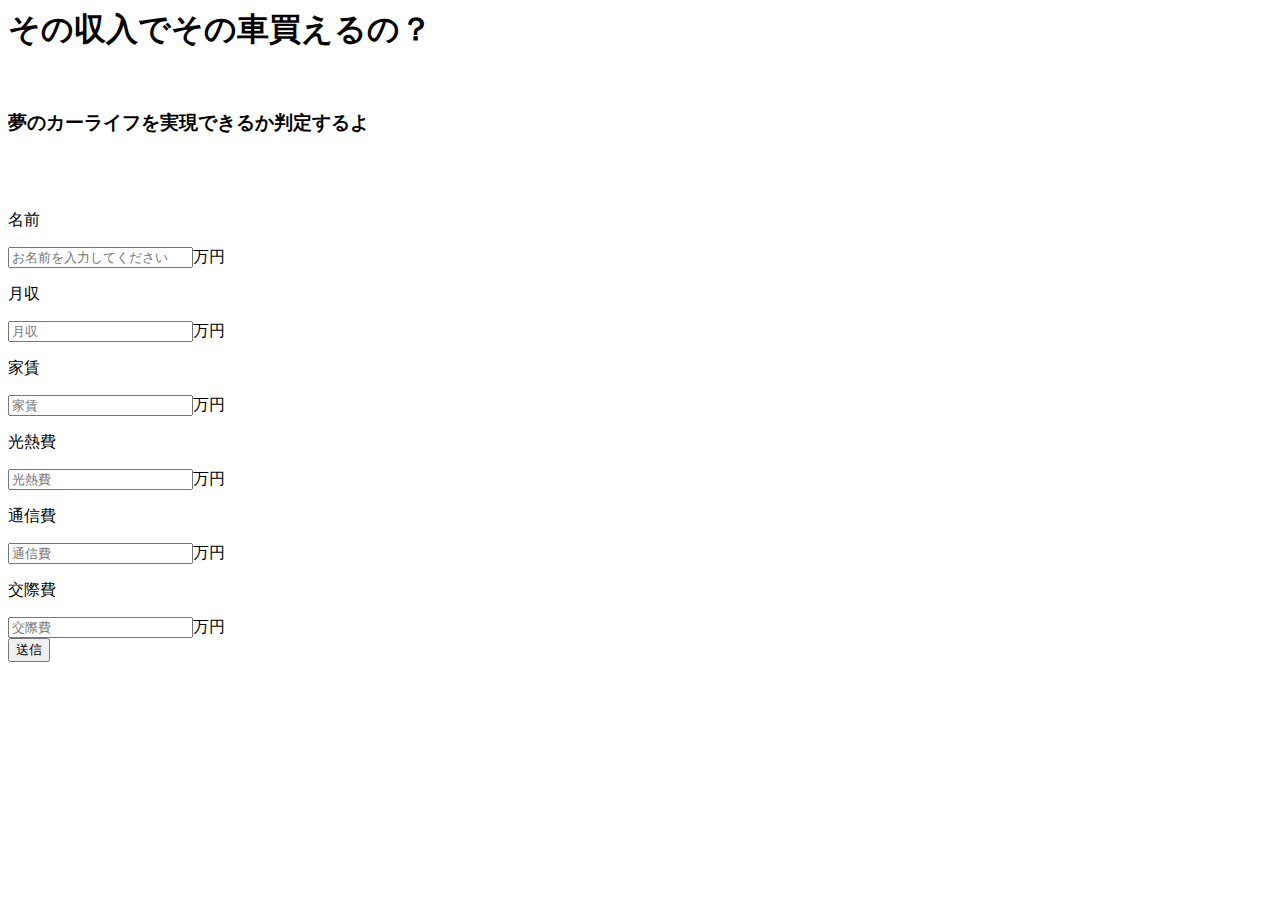
==== src/main/resources/templates/balance.html @ 985d3996 "BootStrap使用" ====
<html lang="ja" xmlns="http://www.w3.org/1999/xhtml" xmlns:th="http://www.thymeleaf.org">
<head>
<meta charset="UTF-8" />

<link rel="stylesheet" type="text/css" href="Main.css" />  
<title>収入⇔自家用車</title>
</head>
<body>
<h1>その収入でその車買えるの？</h1>
<br>
<h3>夢のカーライフを実現できるか判定するよ</h3>
<br>

<form method="post" th:action="@{/balance}">　<!-- user情報取得　usespec TABLEへ -->
	
	
	<p>名前</p>
	<input type="text" required name="user_name" placeholder="お名前を入力してください" >万円
	
	<p>月収</p>
	<input type="number" required step="0.01" name="income" placeholder="月収" >万円
 	 <p>家賃</p>
 	 <input type="number" required step="0.01" name="rent" placeholder="家賃" />万円
 
	<p>光熱費</p>
	<input type="number" required step="0.01" name="utility_c" placeholder="光熱費" />万円<br>
	
 	<p>通信費</p>
 	<input type="number" required step="0.01" name="commu_c" placeholder="通信費" />万円<br>
 	
 	<p>交際費</p>
 	<input type="number" required step="0.01" name="expense_c" placeholder="交際費" />万円<br>
 	
 	
 	 <input type="hidden" name="car_id" th:value="${car_id}"/> 
 	
 	 <input type="submit" value = 送信>
 	 
 		
 	 
</form>



 






</body>
</html>
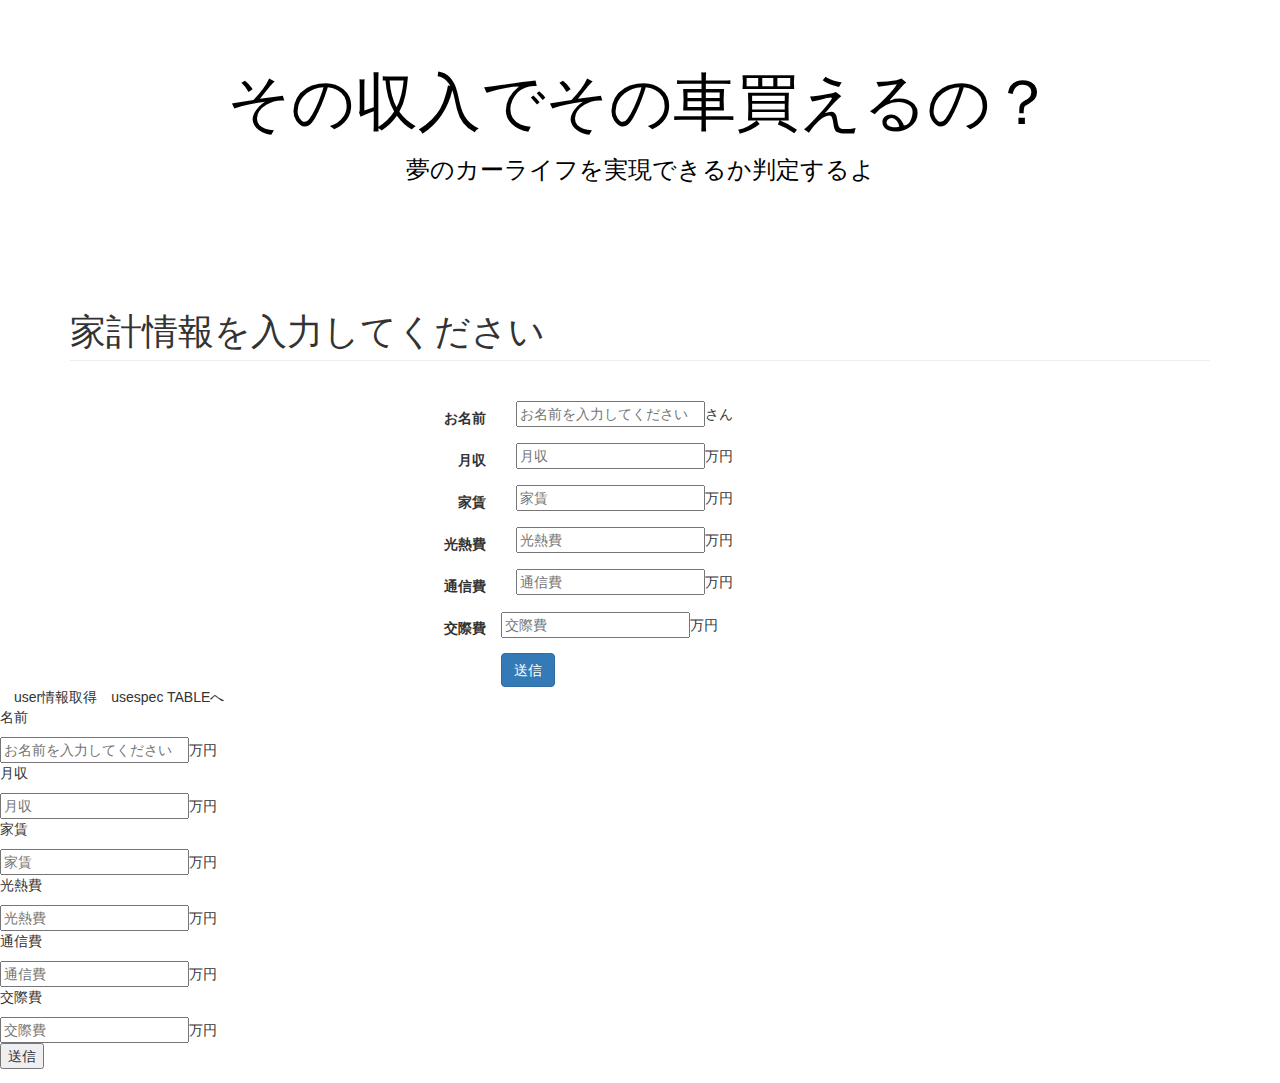
==== commit cc1f03a5: "BootStrap使用" ====
--- a/src/main/resources/templates/balance.html
+++ b/src/main/resources/templates/balance.html
@@ -1,17 +1,113 @@
 <html lang="ja" xmlns="http://www.w3.org/1999/xhtml" xmlns:th="http://www.thymeleaf.org">
-<head>
-<meta charset="UTF-8" />
+<!DOCTYPE html>
+<html lang="ja">
+	
+	<head>
+	<meta charset="utf-8">
+	<meta http-equiv="X-UA-Compatible" content="IE=edge">
+	<meta name="viewport" content="width=device-width, initial-scale=1">
+	<meta name="description" content="">
+	<meta name="author" content="">
+	<title>家計情報入力</title>
+	<link rel="stylesheet" href="https://maxcdn.bootstrapcdn.com/bootstrap/3.2.0/css/bootstrap.min.css">
 
-<link rel="stylesheet" type="text/css" href="Main.css" />  
-<title>収入⇔自家用車</title>
-</head>
+	</head>
+
+
+
 <body>
-<h1>その収入でその車買えるの？</h1>
-<br>
-<h3>夢のカーライフを実現できるか判定するよ</h3>
-<br>
 
-<form method="post" th:action="@{/balance}">　<!-- user情報取得　usespec TABLEへ -->
+<div class = "jumbotron text-center"
+	style="background:url(https://s3-ap-northeast-1.amazonaws.com/image.car-sos.net/app/uploads/2017/08/bf81abaf65aa92c4150e7c55ebe68a3b_m-20170813191547.jpg);color:#000;
+ 	backgroud-size:100% auto;">	<!--  背景;文字色 -->
+	<h1>その収入でその車買えるの？</h1>
+
+	<h3>夢のカーライフを実現できるか判定するよ</h3>
+</div>
+
+
+
+
+
+
+<div class="container">
+
+<h1 class="page-header">家計情報を入力してください</h1>
+
+
+
+
+<div class="row">
+<div class="col-xs-offset-3 col-sm-offset-3 col-md-offset-3 col-xs-6 col-xs-6 col-sm-6 col-md-6">
+
+
+<div class="col-xs-12">
+<!-- user情報取得　usespec TABLEへ -->
+<form class="form-horizontal" method="post" th:action="@{/balance}">　
+	
+	<div class="form-group">
+		<label class= "col-sm-3 control-label">お名前</label>
+		<div class="col-sm-9">
+			<input type="text" required name="user_name" placeholder="お名前を入力してください" >さん
+		</div>
+	</div>
+
+	
+	
+	<div class="form-group">
+		<label class= "col-sm-3 control-label">月収</label>
+		<div class="col-sm-9">
+			<input type="number" required step="0.01" name="income" placeholder="月収" >万円
+		</div>
+	</div>
+	
+	
+ 	<div class="form-group">
+		<label class= "col-sm-3 control-label">家賃</label>
+		<div class="col-sm-9">
+			<input type="number" required step="0.01" name="rent" placeholder="家賃" />万円
+ 		</div>
+ 	</div>
+ 	
+ 	
+	<div class="form-group">
+		<label class= "col-sm-3 control-label">光熱費</label>
+		<div class="col-sm-9">
+			<input type="number" required step="0.01" name="utility_c" placeholder="光熱費" />万円<br>
+		</div>
+	</div>
+	
+	
+ 	<div class="form-group">
+		<label class= "col-sm-3 control-label">通信費</label>
+		<div class="col-sm-9">
+ 			<input type="number" required step="0.01" name="commu_c" placeholder="通信費" />万円<br>
+ 		</div>
+	</div>
+ 	
+ 	<div class="form-group">
+		<label class= "col-sm-3 control-label">交際費</label>
+		<div class="col-sm-9"></div>
+ 			<input type="number" required step="0.01" name="expense_c" placeholder="交際費" />万円<br>
+ 		</div>
+ 	</div>
+ 	
+ 	 <input type="hidden" name="car_id" th:value="${car_id}"/> 
+ 	
+ 	
+ 	<div class="col-sm-3"></div>
+ 	<input class="btn btn-primary" type="submit" value="送信">
+<!--  	<input type="button" class="btn btn-primary" value="送信"> -->
+<!--  	 <input type="submit" value = 送信> -->
+ 	 
+ 		
+ 	 
+</form>
+</div>
+</div>
+</div>
+
+<form method="post" th:action="@{/balance}">　user情報取得　usespec TABLEへ
 	
 	
 	<p>名前</p>
@@ -40,11 +136,12 @@
  	 
 </form>
 
+ </div>
 
 
- 
 
-
+<script src="//ajax.googleapis.com/ajax/libs/jquery/1.11.1/jquery.min.js"></script>
+<script src="//maxcdn.bootstrapcdn.com/bootstrap/3.2.0/js/bootstrap.min.js"></script>
 
 
 
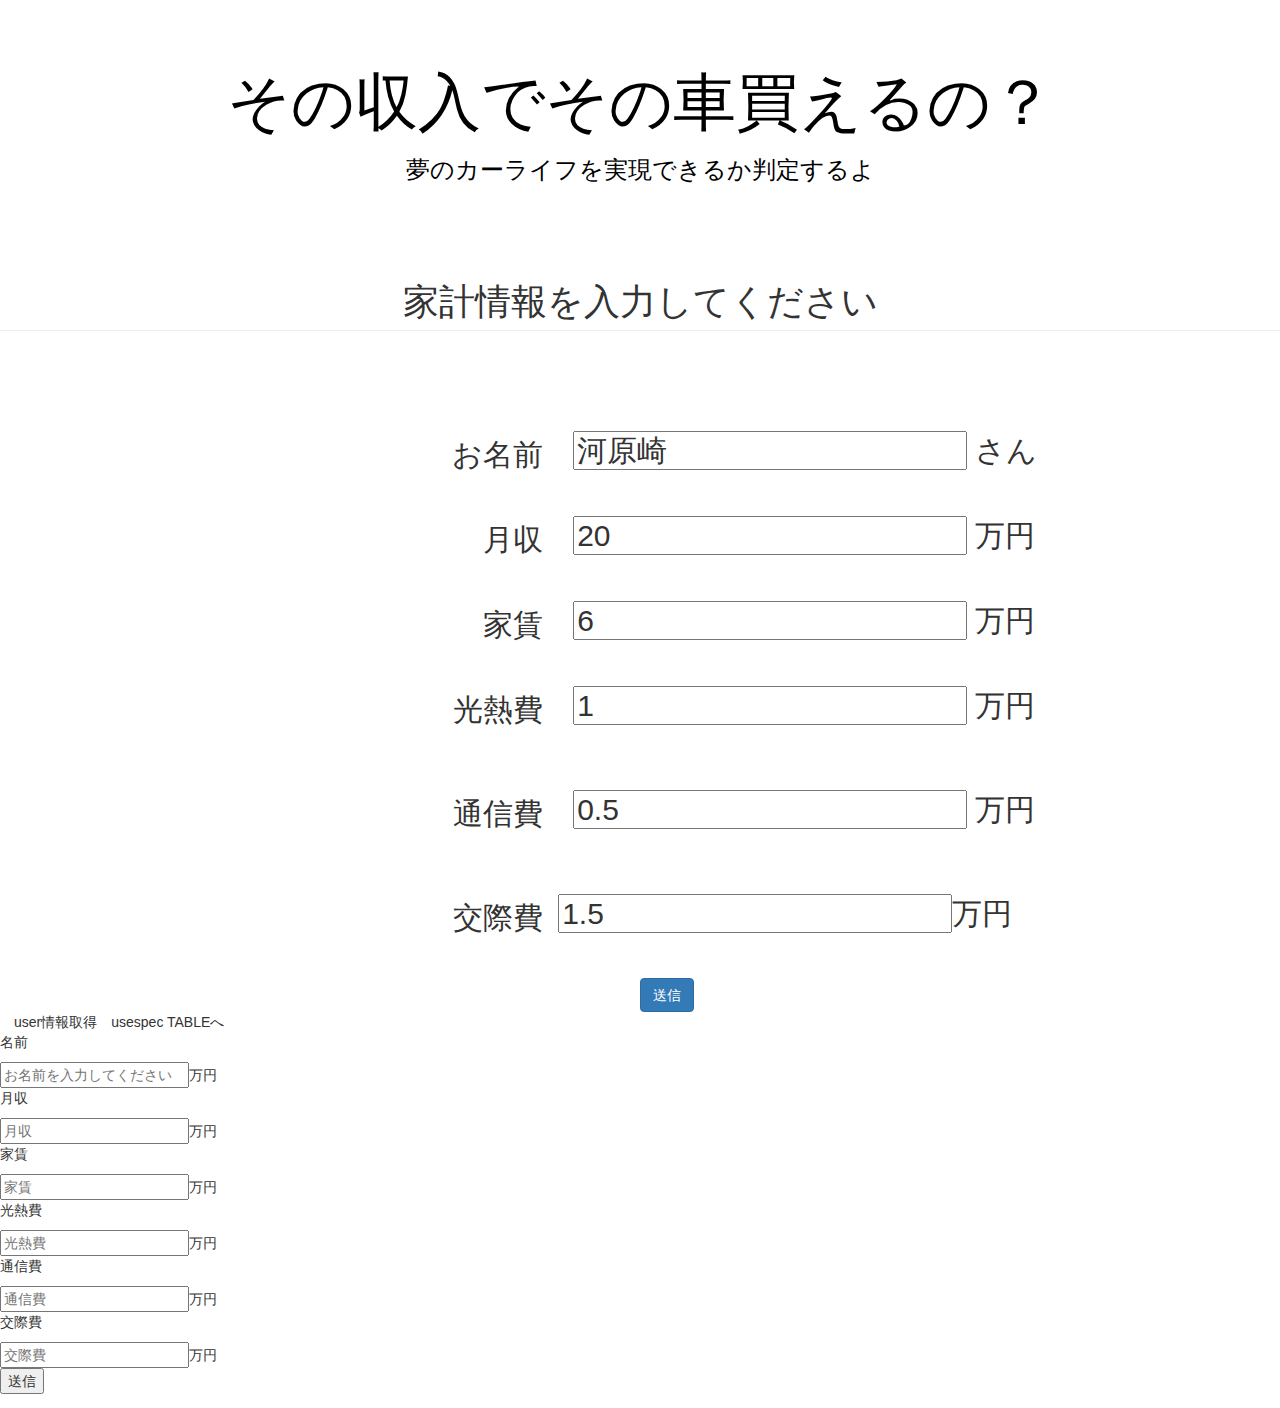
==== commit 468ce071: "入力フォームにBootstrap適用" ====
--- a/src/main/resources/templates/balance.html
+++ b/src/main/resources/templates/balance.html
@@ -30,72 +30,77 @@
 
 
 
-<div class="container">
 
-<h1 class="page-header">家計情報を入力してください</h1>
 
+<h1 class="page-header text-center">家計情報を入力してください</h1>
+<br>
+<br>
 
 
 
 <div class="row">
-<div class="col-xs-offset-3 col-sm-offset-3 col-md-offset-3 col-xs-6 col-xs-6 col-sm-6 col-md-6">
+<div class="col-xs-offset-3 col-sm-offset-3 col-md-offset-3 col-xs-9  col-sm-9 col-md-9">
 
 
-<div class="col-xs-12">
+<!--  <div class=".col-md-11 .col-md-offset-1">  >
+
 <!-- user情報取得　usespec TABLEへ -->
 <form class="form-horizontal" method="post" th:action="@{/balance}">　
 	
 	<div class="form-group">
-		<label class= "col-sm-3 control-label">お名前</label>
+		<label class= "col-sm-3 control-label"><h2>お名前</h2></label>
 		<div class="col-sm-9">
-			<input type="text" required name="user_name" placeholder="お名前を入力してください" >さん
+			<h2><input type="text" required name="user_name" maxlength="20" size="20" value="河原崎" placeholder="お名前を入力してください" > さん</h2>
 		</div>
 	</div>
 
 	
 	
 	<div class="form-group">
-		<label class= "col-sm-3 control-label">月収</label>
+		<label class= "col-sm-3 control-label"><h2>月収</h2></label>
 		<div class="col-sm-9">
-			<input type="number" required step="0.01" name="income" placeholder="月収" >万円
+			<h2><input type="number" required step="0.01" name="income" maxlength="3"size="20" value="20" placeholder="月収" > 万円</h2>
 		</div>
 	</div>
 	
 	
  	<div class="form-group">
-		<label class= "col-sm-3 control-label">家賃</label>
+		<label class= "col-sm-3 control-label"><h2>家賃</h2></label>
 		<div class="col-sm-9">
-			<input type="number" required step="0.01" name="rent" placeholder="家賃" />万円
+			<h2><input type="number" required step="0.01" name="rent" value="6" placeholder="家賃" /> 万円</h2>
  		</div>
  	</div>
  	
  	
 	<div class="form-group">
-		<label class= "col-sm-3 control-label">光熱費</label>
+		<label class= "col-sm-3 control-label"><h2>光熱費</h2></label>
 		<div class="col-sm-9">
-			<input type="number" required step="0.01" name="utility_c" placeholder="光熱費" />万円<br>
+			<h2><input type="number" required step="0.01" name="utility_c" value="1"placeholder="光熱費" /> 万円</h2><br>
 		</div>
 	</div>
 	
 	
  	<div class="form-group">
-		<label class= "col-sm-3 control-label">通信費</label>
+		<label class= "col-sm-3 control-label"><h2>通信費</h2></label>
 		<div class="col-sm-9">
- 			<input type="number" required step="0.01" name="commu_c" placeholder="通信費" />万円<br>
+ 			<h2><input type="number" required step="0.01" name="commu_c" value="0.5" placeholder="通信費" /> 万円</h2><br>
  		</div>
 	</div>
  	
  	<div class="form-group">
-		<label class= "col-sm-3 control-label">交際費</label>
+		<label class= "col-sm-3 control-label"><h2>交際費</h2></label>
 		<div class="col-sm-9"></div>
- 			<input type="number" required step="0.01" name="expense_c" placeholder="交際費" />万円<br>
+ 			<h2><input type="number" required step="0.01" name="expense_c" value="1.5"  placeholder="交際費" />万円</h2><br>
  		</div>
  	</div>
- 	
+ 	<br>
+ 	<br>
+ 	<br>
+ 	<br>
  	 <input type="hidden" name="car_id" th:value="${car_id}"/> 
  	
  	
- 	<div class="col-sm-3"></div>
+ 	<div class="col-sm-6"></div>
  	<input class="btn btn-primary" type="submit" value="送信">
 <!--  	<input type="button" class="btn btn-primary" value="送信"> -->
 <!--  	 <input type="submit" value = 送信> -->
@@ -136,8 +141,7 @@
  	 
 </form>
 
- </div>
-
+ 
 
 
 <script src="//ajax.googleapis.com/ajax/libs/jquery/1.11.1/jquery.min.js"></script>
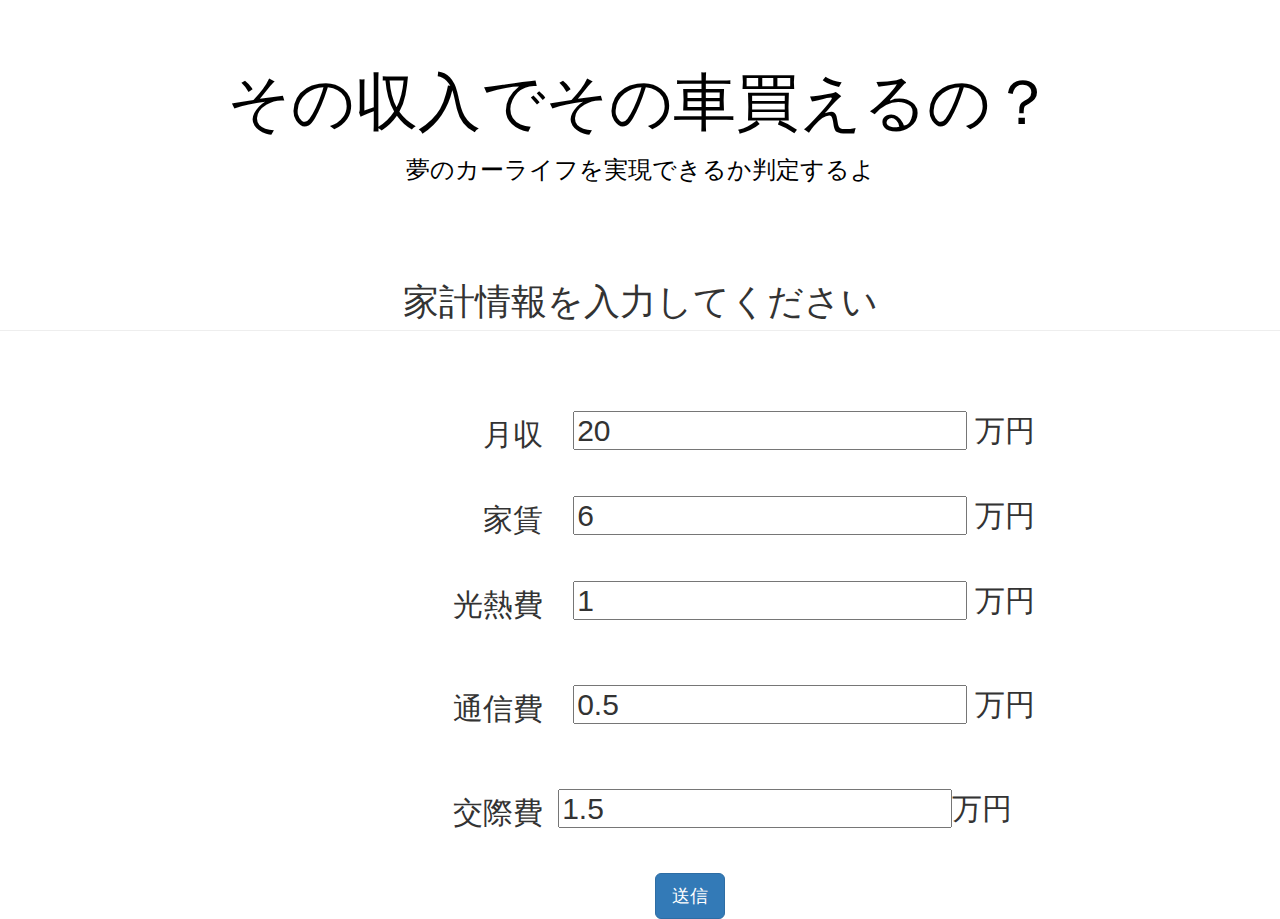
==== commit 53226030: "入力フォーム・結果表示ページにBootstrap適用" ====
--- a/src/main/resources/templates/balance.html
+++ b/src/main/resources/templates/balance.html
@@ -1,29 +1,31 @@
-<html lang="ja" xmlns="http://www.w3.org/1999/xhtml" xmlns:th="http://www.thymeleaf.org">
+<html lang="ja" xmlns="http://www.w3.org/1999/xhtml"
+	xmlns:th="http://www.thymeleaf.org">
 <!DOCTYPE html>
 <html lang="ja">
-	
-	<head>
-	<meta charset="utf-8">
-	<meta http-equiv="X-UA-Compatible" content="IE=edge">
-	<meta name="viewport" content="width=device-width, initial-scale=1">
-	<meta name="description" content="">
-	<meta name="author" content="">
-	<title>家計情報入力</title>
-	<link rel="stylesheet" href="https://maxcdn.bootstrapcdn.com/bootstrap/3.2.0/css/bootstrap.min.css">
 
-	</head>
+<head>
+<meta charset="utf-8">
+<meta http-equiv="X-UA-Compatible" content="IE=edge">
+<meta name="viewport" content="width=device-width, initial-scale=1">
+<meta name="description" content="">
+<meta name="author" content="">
+<title>家計情報入力</title>
+<link rel="stylesheet"
+	href="https://maxcdn.bootstrapcdn.com/bootstrap/3.2.0/css/bootstrap.min.css">
+
+</head>
 
 
 
 <body>
 
-<div class = "jumbotron text-center"
-	style="background:url(https://s3-ap-northeast-1.amazonaws.com/image.car-sos.net/app/uploads/2017/08/bf81abaf65aa92c4150e7c55ebe68a3b_m-20170813191547.jpg);color:#000;
- 	backgroud-size:100% auto;">	<!--  背景;文字色 -->
-	<h1>その収入でその車買えるの？</h1>
+	<div class="jumbotron text-center"
+		style="background: url(https://s3-ap-northeast-1.amazonaws.com/image.car-sos.net/app/uploads/2017/08/bf81abaf65aa92c4150e7c55ebe68a3b_m-20170813191547.jpg); color: #000; backgroud-size: 100% auto;">
+		<!--  背景;文字色 -->
+		<h1>その収入でその車買えるの？</h1>
 
-	<h3>夢のカーライフを実現できるか判定するよ</h3>
-</div>
+		<h3>夢のカーライフを実現できるか判定するよ</h3>
+	</div>
 
 
 
@@ -32,120 +34,139 @@
 
 
 
-<h1 class="page-header text-center">家計情報を入力してください</h1>
-<br>
-<br>
+	<h1 class="page-header text-center">家計情報を入力してください</h1>
+	<br>
+	<br>
 
 
 
-<div class="row">
-<div class="col-xs-offset-3 col-sm-offset-3 col-md-offset-3 col-xs-9  col-sm-9 col-md-9">
+	<div class="row">
+		<div
+			class="col-xs-offset-3 col-sm-offset-3 col-md-offset-3 col-xs-9  col-sm-9 col-md-9">
 
 
-<!--  <div class=".col-md-11 .col-md-offset-1">  >
+			<!--  <div class=".col-md-11 .col-md-offset-1">  >
 
 <!-- user情報取得　usespec TABLEへ -->
-<form class="form-horizontal" method="post" th:action="@{/balance}">　
-	
-	<div class="form-group">
-		<label class= "col-sm-3 control-label"><h2>お名前</h2></label>
-		<div class="col-sm-9">
-			<h2><input type="text" required name="user_name" maxlength="20" size="20" value="河原崎" placeholder="お名前を入力してください" > さん</h2>
+			<form class="form-horizontal" method="post" th:action="@{/balance}">
+
+				<!-- 	<div class="form-group"> -->
+				<!-- 		<label class= "col-sm-3 control-label"><h2>お名前</h2></label> -->
+				<!-- 		<div class="col-sm-9"> -->
+				<!-- 			<h2><input type="text" required name="user_name" maxlength="20" size="20" value="河原崎" placeholder="お名前を入力してください" > さん</h2> -->
+				<!-- 		</div> -->
+				<!-- 	</div> -->
+
+
+
+				<div class="form-group">
+					<label class="col-sm-3 control-label"><h2>月収</h2></label>
+					<div class="col-sm-9">
+						<h2>
+							<input type="number" required step="0.01" name="income"
+								maxlength="3" size="20" value="20" placeholder="月収"> 万円
+						</h2>
+					</div>
+				</div>
+
+
+				<div class="form-group">
+					<label class="col-sm-3 control-label"><h2>家賃</h2></label>
+					<div class="col-sm-9">
+						<h2>
+							<input type="number" required step="0.01" name="rent" value="6"
+								placeholder="家賃" /> 万円
+						</h2>
+					</div>
+				</div>
+
+
+				<div class="form-group">
+					<label class="col-sm-3 control-label"><h2>光熱費</h2></label>
+					<div class="col-sm-9">
+						<h2>
+							<input type="number" required step="0.01" name="utility_c"
+								value="1" placeholder="光熱費" /> 万円
+						</h2>
+						<br>
+					</div>
+				</div>
+
+
+				<div class="form-group">
+					<label class="col-sm-3 control-label"><h2>通信費</h2></label>
+					<div class="col-sm-9">
+						<h2>
+							<input type="number" required step="0.01" name="commu_c"
+								value="0.5" placeholder="通信費" /> 万円
+						</h2>
+						<br>
+					</div>
+				</div>
+
+				<div class="form-group">
+					<label class="col-sm-3 control-label"><h2>交際費</h2></label>
+					<div class="col-sm-9"></div>
+					<h2>
+						<input type="number" required step="0.01" name="expense_c"
+							value="1.5" placeholder="交際費" />万円
+					</h2>
+					<br>
+				</div>
 		</div>
+		<br> <br> <br> <br> <input type="hidden"
+			name="car_id" th:value="${car_id}" />
+
+
+		<div class="col-sm-offset-6 col-sm-6">
+			<input class="btn btn-primary btn btn-lg " type="submit" value="送信">
+		</div>
+		<!--  	<input type="button" class="btn btn-primary" value="送信"> -->
+		<!--  	 <input type="submit" value = 送信> -->
+
+
+
+		</form>
+	</div>
+	</div>
 	</div>
 
-	
-	
-	<div class="form-group">
-		<label class= "col-sm-3 control-label"><h2>月収</h2></label>
-		<div class="col-sm-9">
-			<h2><input type="number" required step="0.01" name="income" maxlength="3"size="20" value="20" placeholder="月収" > 万円</h2>
-		</div>
-	</div>
-	
-	
- 	<div class="form-group">
-		<label class= "col-sm-3 control-label"><h2>家賃</h2></label>
-		<div class="col-sm-9">
-			<h2><input type="number" required step="0.01" name="rent" value="6" placeholder="家賃" /> 万円</h2>
- 		</div>
- 	</div>
- 	
- 	
-	<div class="form-group">
-		<label class= "col-sm-3 control-label"><h2>光熱費</h2></label>
-		<div class="col-sm-9">
-			<h2><input type="number" required step="0.01" name="utility_c" value="1"placeholder="光熱費" /> 万円</h2><br>
-		</div>
-	</div>
-	
-	
- 	<div class="form-group">
-		<label class= "col-sm-3 control-label"><h2>通信費</h2></label>
-		<div class="col-sm-9">
- 			<h2><input type="number" required step="0.01" name="commu_c" value="0.5" placeholder="通信費" /> 万円</h2><br>
- 		</div>
-	</div>
- 	
- 	<div class="form-group">
-		<label class= "col-sm-3 control-label"><h2>交際費</h2></label>
-		<div class="col-sm-9"></div>
- 			<h2><input type="number" required step="0.01" name="expense_c" value="1.5"  placeholder="交際費" />万円</h2><br>
- 		</div>
- 	</div>
- 	<br>
- 	<br>
- 	<br>
- 	<br>
- 	 <input type="hidden" name="car_id" th:value="${car_id}"/> 
- 	
- 	
- 	<div class="col-sm-6"></div>
- 	<input class="btn btn-primary" type="submit" value="送信">
-<!--  	<input type="button" class="btn btn-primary" value="送信"> -->
-<!--  	 <input type="submit" value = 送信> -->
- 	 
- 		
- 	 
-</form>
-</div>
-</div>
-</div>
-
-<form method="post" th:action="@{/balance}">　user情報取得　usespec TABLEへ
-	
-	
-	<p>名前</p>
-	<input type="text" required name="user_name" placeholder="お名前を入力してください" >万円
-	
-	<p>月収</p>
-	<input type="number" required step="0.01" name="income" placeholder="月収" >万円
- 	 <p>家賃</p>
- 	 <input type="number" required step="0.01" name="rent" placeholder="家賃" />万円
- 
-	<p>光熱費</p>
-	<input type="number" required step="0.01" name="utility_c" placeholder="光熱費" />万円<br>
-	
- 	<p>通信費</p>
- 	<input type="number" required step="0.01" name="commu_c" placeholder="通信費" />万円<br>
- 	
- 	<p>交際費</p>
- 	<input type="number" required step="0.01" name="expense_c" placeholder="交際費" />万円<br>
- 	
- 	
- 	 <input type="hidden" name="car_id" th:value="${car_id}"/> 
- 	
- 	 <input type="submit" value = 送信>
- 	 
- 		
- 	 
-</form>
-
- 
+	<!-- <form method="post" th:action="@{/balance}">　user情報取得　usespec TABLEへ -->
 
 
-<script src="//ajax.googleapis.com/ajax/libs/jquery/1.11.1/jquery.min.js"></script>
-<script src="//maxcdn.bootstrapcdn.com/bootstrap/3.2.0/js/bootstrap.min.js"></script>
+	<!-- 	<p>名前</p> -->
+	<!-- 	<input type="text" required name="user_name" placeholder="お名前を入力してください" >万円 -->
+
+	<!-- 	<p>月収</p> -->
+	<!-- 	<input type="number" required step="0.01" name="income" placeholder="月収" >万円 -->
+	<!--  	 <p>家賃</p> -->
+	<!--  	 <input type="number" required step="0.01" name="rent" placeholder="家賃" />万円 -->
+
+	<!-- 	<p>光熱費</p> -->
+	<!-- 	<input type="number" required step="0.01" name="utility_c" placeholder="光熱費" />万円<br> -->
+
+	<!--  	<p>通信費</p> -->
+	<!--  	<input type="number" required step="0.01" name="commu_c" placeholder="通信費" />万円<br> -->
+
+	<!--  	<p>交際費</p> -->
+	<!--  	<input type="number" required step="0.01" name="expense_c" placeholder="交際費" />万円<br> -->
+
+
+	<!--  	 <input type="hidden" name="car_id" th:value="${car_id}"/>  -->
+
+	<!--  	 <input type="submit" value = 送信> -->
+
+
+
+	<!-- </form> -->
+
+
+
+
+	<script
+		src="//ajax.googleapis.com/ajax/libs/jquery/1.11.1/jquery.min.js"></script>
+	<script
+		src="//maxcdn.bootstrapcdn.com/bootstrap/3.2.0/js/bootstrap.min.js"></script>
 
 
 
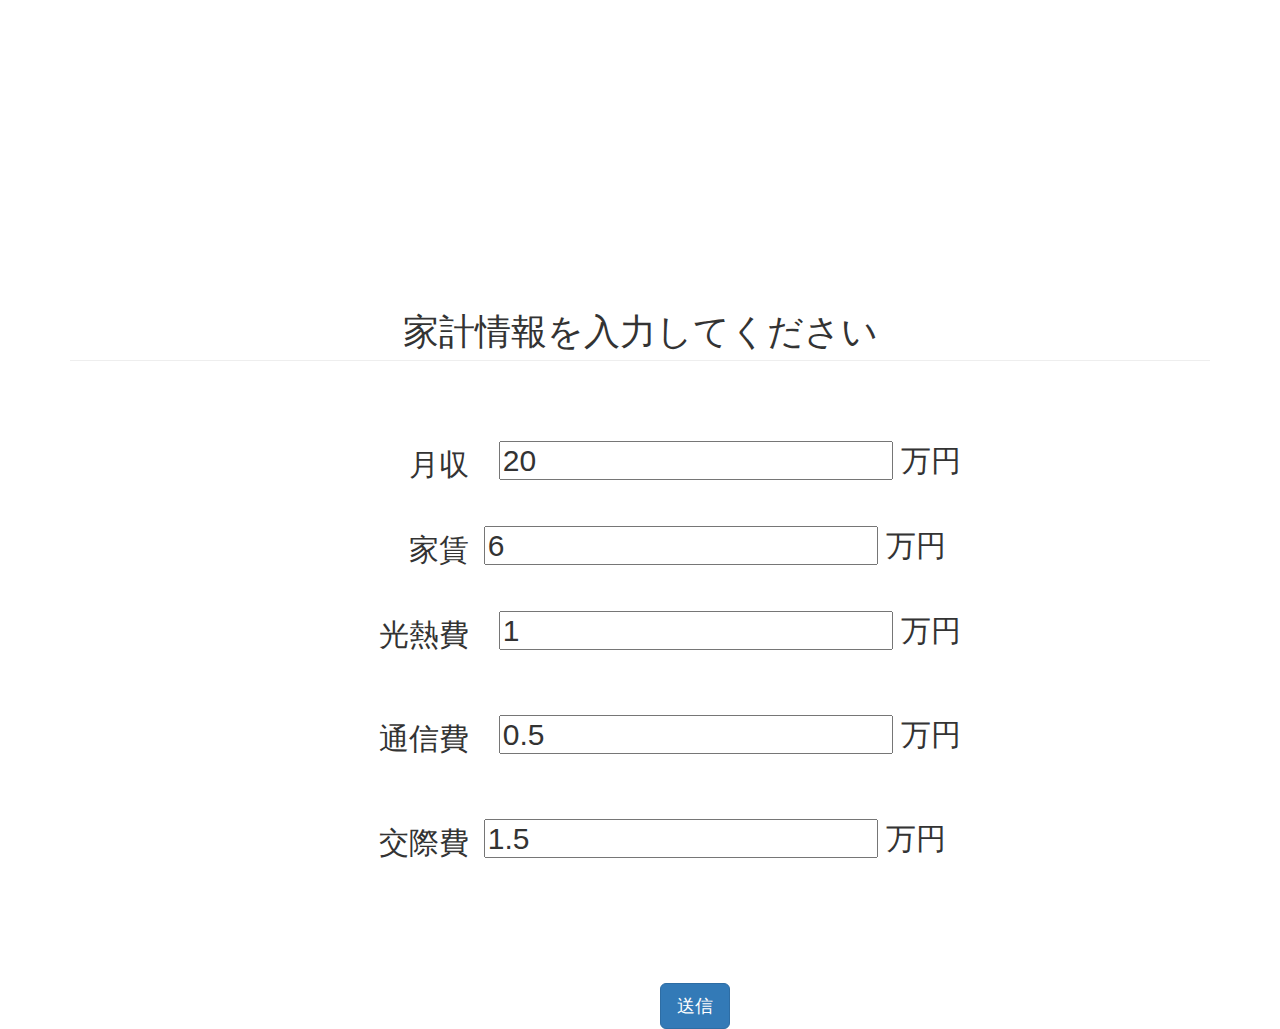
==== commit cf799481: "cost.htmlの例外処理追加" ====
--- a/src/main/resources/templates/balance.html
+++ b/src/main/resources/templates/balance.html
@@ -18,13 +18,126 @@
 
 
 <body>
+	<div class="container">
 
-	<div class="jumbotron text-center"
-		style="background: url(https://s3-ap-northeast-1.amazonaws.com/image.car-sos.net/app/uploads/2017/08/bf81abaf65aa92c4150e7c55ebe68a3b_m-20170813191547.jpg); color: #000; backgroud-size: 100% auto;">
-		<!--  背景;文字色 -->
-		<h1>その収入でその車買えるの？</h1>
+		<div class=row>
+			<div class="jumbotron text-center"
+				style="background: url(http://marumasa2001.com/car/subaru01.jpg); color: #FFF; backgroud-size: 100% auto;">
+				<!--  背景;文字色 -->
+				<h1>その収入でその車買えるの？</h1>
 
-		<h3>夢のカーライフを実現できるか判定するよ</h3>
+				<h3>夢のカーライフを実現できるか判定するよ</h3>
+			</div>
+		</div>
+
+
+
+
+
+
+
+
+		<h1 class="page-header text-center">家計情報を入力してください</h1>
+		<br> <br>
+
+<!-- <div class=row> -->
+<!-- 			<div class="jumbotron text-center" -->
+<!-- 				style="background: url(https://i2.wp.com/kokohen-pachinko.com/wp-content/uploads/2018/04/19d0376b1043311681b5d1bd003a1bde.jpg?fit=300%2C300&ssl=1); color: #FFF; backgroud-size: 100% auto;"> -->
+
+
+
+
+		<div class="row">
+			<div
+				class="col-xs-offset-3 col-sm-offset-3 col-md-offset-3 col-xs-9  col-sm-9 col-md-9">
+
+
+				<!--  <div class=".col-md-11 .col-md-offset-1">  >
+
+<!-- user情報取得　usespec TABLEへ -->
+				<form class="form-horizontal" method="post" th:action="@{/balance}">
+
+
+
+
+
+					<div class="row">
+						<div class="form-group">
+							<label class="col-sm-2 control-label"><h2>月収</h2></label>
+							<div class="col-sm-10">
+								<h2>
+									<input type="text" required step="0.01" name="income"
+										maxlength="3" size="20" value="20" placeholder="月収">
+									万円
+								</h2>
+							</div>
+						</div>
+					</div>
+
+
+					<div class="row">
+						<div class="form-group">
+							<label class="col-sm-2 control-label"><h2>家賃</h2></label>
+							<div class="col-sm-20">
+								<h2>
+									<input type="text" required step="0.01" maxlength="4" name="rent" value="6"
+										placeholder="家賃" /> 万円
+								</h2>
+							</div>
+						</div>
+					</div>
+
+
+					<div class="row">
+						<div class="form-group">
+							<label class="col-sm-2 control-label"><h2>光熱費</h2></label>
+							<div class="col-sm-10">
+								<h2>
+									<input type="text" required step="0.01" maxlength="4" name="utility_c"
+										value="1" placeholder="光熱費" /> 万円
+								</h2>
+								<br>
+							</div>
+						</div>
+					</div>
+
+					<div class="row">
+						<div class="form-group">
+							<label class="col-sm-2 control-label"><h2>通信費</h2></label>
+							<div class="col-sm-10">
+								<h2>
+									<input type="text" required step="0.01" maxlength="4" name="commu_c"
+										value="0.5" placeholder="通信費" /> 万円
+								</h2>
+								<br>
+							</div>
+						</div>
+					</div>
+
+
+<div class="row">
+					<div class="form-group">
+						<label class="col-sm-2 control-label"><h2>交際費</h2></label>
+						<div class="col-sm-10"></div>
+						<h2>
+							<input type="text" required step="0.01" name="expense_c" maxlength="4"
+								value="1.5" placeholder="交際費" /> 万円
+						</h2>
+						<br>
+					</div>
+			</div>
+
+			<br> <br> <br> <br> <input type="hidden"
+				name="car_id" th:value="${car_id}" />
+
+
+			<div class="col-sm-offset-4 col-sm-8">
+				<input class="btn btn-primary btn btn-lg " type="submit" value="送信">
+			</div>
+			<!--  	<input type="button" class="btn btn-primary" value="送信"> -->
+			<!--  	 <input type="submit" value = 送信> -->
+		</div>
+
 	</div>
 
 
@@ -33,103 +146,9 @@
 
 
 
-
-	<h1 class="page-header text-center">家計情報を入力してください</h1>
-	<br>
-	<br>
+	</form>
 
 
-
-	<div class="row">
-		<div
-			class="col-xs-offset-3 col-sm-offset-3 col-md-offset-3 col-xs-9  col-sm-9 col-md-9">
-
-
-			<!--  <div class=".col-md-11 .col-md-offset-1">  >
-
-<!-- user情報取得　usespec TABLEへ -->
-			<form class="form-horizontal" method="post" th:action="@{/balance}">
-
-				<!-- 	<div class="form-group"> -->
-				<!-- 		<label class= "col-sm-3 control-label"><h2>お名前</h2></label> -->
-				<!-- 		<div class="col-sm-9"> -->
-				<!-- 			<h2><input type="text" required name="user_name" maxlength="20" size="20" value="河原崎" placeholder="お名前を入力してください" > さん</h2> -->
-				<!-- 		</div> -->
-				<!-- 	</div> -->
-
-
-
-				<div class="form-group">
-					<label class="col-sm-3 control-label"><h2>月収</h2></label>
-					<div class="col-sm-9">
-						<h2>
-							<input type="number" required step="0.01" name="income"
-								maxlength="3" size="20" value="20" placeholder="月収"> 万円
-						</h2>
-					</div>
-				</div>
-
-
-				<div class="form-group">
-					<label class="col-sm-3 control-label"><h2>家賃</h2></label>
-					<div class="col-sm-9">
-						<h2>
-							<input type="number" required step="0.01" name="rent" value="6"
-								placeholder="家賃" /> 万円
-						</h2>
-					</div>
-				</div>
-
-
-				<div class="form-group">
-					<label class="col-sm-3 control-label"><h2>光熱費</h2></label>
-					<div class="col-sm-9">
-						<h2>
-							<input type="number" required step="0.01" name="utility_c"
-								value="1" placeholder="光熱費" /> 万円
-						</h2>
-						<br>
-					</div>
-				</div>
-
-
-				<div class="form-group">
-					<label class="col-sm-3 control-label"><h2>通信費</h2></label>
-					<div class="col-sm-9">
-						<h2>
-							<input type="number" required step="0.01" name="commu_c"
-								value="0.5" placeholder="通信費" /> 万円
-						</h2>
-						<br>
-					</div>
-				</div>
-
-				<div class="form-group">
-					<label class="col-sm-3 control-label"><h2>交際費</h2></label>
-					<div class="col-sm-9"></div>
-					<h2>
-						<input type="number" required step="0.01" name="expense_c"
-							value="1.5" placeholder="交際費" />万円
-					</h2>
-					<br>
-				</div>
-		</div>
-		<br> <br> <br> <br> <input type="hidden"
-			name="car_id" th:value="${car_id}" />
-
-
-		<div class="col-sm-offset-6 col-sm-6">
-			<input class="btn btn-primary btn btn-lg " type="submit" value="送信">
-		</div>
-		<!--  	<input type="button" class="btn btn-primary" value="送信"> -->
-		<!--  	 <input type="submit" value = 送信> -->
-
-
-
-		</form>
-	</div>
-	</div>
-	</div>
 
 	<!-- <form method="post" th:action="@{/balance}">　user情報取得　usespec TABLEへ -->
 
@@ -161,6 +180,7 @@
 	<!-- </form> -->
 
 
+	</div>
 
 
 	<script
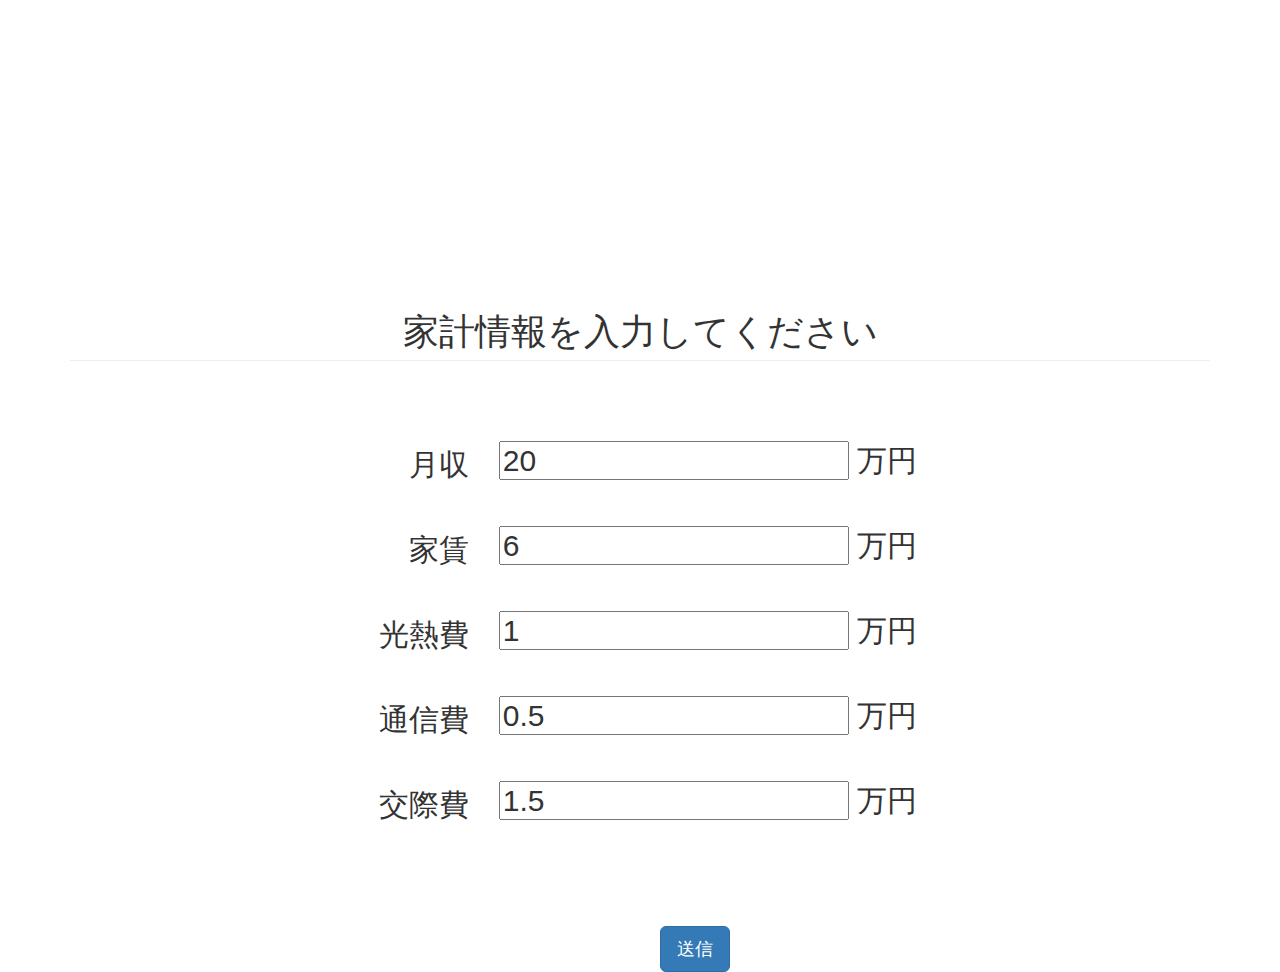
==== commit a982c7e7: "フォーム入力制限追加" ====
--- a/src/main/resources/templates/balance.html
+++ b/src/main/resources/templates/balance.html
@@ -40,9 +40,9 @@
 		<h1 class="page-header text-center">家計情報を入力してください</h1>
 		<br> <br>
 
-<!-- <div class=row> -->
-<!-- 			<div class="jumbotron text-center" -->
-<!-- 				style="background: url(https://i2.wp.com/kokohen-pachinko.com/wp-content/uploads/2018/04/19d0376b1043311681b5d1bd003a1bde.jpg?fit=300%2C300&ssl=1); color: #FFF; backgroud-size: 100% auto;"> -->
+		<!-- <div class=row> -->
+		<!-- 			<div class="jumbotron text-center" -->
+		<!-- 				style="background: url(https://i2.wp.com/kokohen-pachinko.com/wp-content/uploads/2018/04/19d0376b1043311681b5d1bd003a1bde.jpg?fit=300%2C300&ssl=1); color: #FFF; backgroud-size: 100% auto;"> -->
 
 
 
@@ -66,9 +66,8 @@
 							<label class="col-sm-2 control-label"><h2>月収</h2></label>
 							<div class="col-sm-10">
 								<h2>
-									<input type="text" required step="0.01" name="income"
-										maxlength="3" size="20" value="20" placeholder="月収">
-									万円
+									<input type="number" required step="0.01" name="income"
+										max="100" value="20" placeholder="月収" style="width:350px;"> 万円
 								</h2>
 							</div>
 						</div>
@@ -78,10 +77,10 @@
 					<div class="row">
 						<div class="form-group">
 							<label class="col-sm-2 control-label"><h2>家賃</h2></label>
-							<div class="col-sm-20">
+							<div class="col-sm-10">
 								<h2>
-									<input type="text" required step="0.01" maxlength="4" name="rent" value="6"
-										placeholder="家賃" /> 万円
+									<input type="number" required step="0.01" max="100" name="rent"
+										value="6" placeholder="家賃"  style="width:350px;"> 万円
 								</h2>
 							</div>
 						</div>
@@ -93,10 +92,10 @@
 							<label class="col-sm-2 control-label"><h2>光熱費</h2></label>
 							<div class="col-sm-10">
 								<h2>
-									<input type="text" required step="0.01" maxlength="4" name="utility_c"
-										value="1" placeholder="光熱費" /> 万円
+									<input type="number" required step="0.01" max="20"
+										name="utility_c" value="1" placeholder="光熱費" style="width:350px;"> 万円
 								</h2>
-								<br>
+
 							</div>
 						</div>
 					</div>
@@ -106,39 +105,40 @@
 							<label class="col-sm-2 control-label"><h2>通信費</h2></label>
 							<div class="col-sm-10">
 								<h2>
-									<input type="text" required step="0.01" maxlength="4" name="commu_c"
-										value="0.5" placeholder="通信費" /> 万円
+									<input type="number" required step="0.01" max="20"
+										name="commu_c" value="0.5" placeholder="通信費" style="width:350px;"> 万円
 								</h2>
-								<br>
+
 							</div>
 						</div>
 					</div>
 
 
-<div class="row">
-					<div class="form-group">
-						<label class="col-sm-2 control-label"><h2>交際費</h2></label>
-						<div class="col-sm-10"></div>
-						<h2>
-							<input type="text" required step="0.01" name="expense_c" maxlength="4"
-								value="1.5" placeholder="交際費" /> 万円
-						</h2>
-						<br>
+					<div class="row">
+						<div class="form-group">
+							<label class="col-sm-2 control-label"><h2>交際費</h2></label>
+							<div class="col-sm-10">
+								<h2>
+									<input type="number" required step="0.01" name="expense_c"
+										max="100" value="1.5" placeholder="交際費"  style="width:350px;"> 万円
+								</h2>
+							</div>
+						</div>
 					</div>
+
+					<br> <br> <br> <br> <input type="hidden"
+						name="car_id" th:value="${car_id}" />
+
+
+					<div class="col-sm-offset-4 col-sm-8">
+						<input class="btn btn-primary btn btn-lg " type="submit"
+							value="送信">
+					</div>
+					<!--  	<input type="button" class="btn btn-primary" value="送信"> -->
+					<!--  	 <input type="submit" value = 送信> -->
 			</div>
 
-			<br> <br> <br> <br> <input type="hidden"
-				name="car_id" th:value="${car_id}" />
-
-
-			<div class="col-sm-offset-4 col-sm-8">
-				<input class="btn btn-primary btn btn-lg " type="submit" value="送信">
-			</div>
-			<!--  	<input type="button" class="btn btn-primary" value="送信"> -->
-			<!--  	 <input type="submit" value = 送信> -->
 		</div>
-
-	</div>
 
 
 
@@ -146,38 +146,38 @@
 
 
 
-	</form>
+		</form>
 
 
 
-	<!-- <form method="post" th:action="@{/balance}">　user情報取得　usespec TABLEへ -->
+		<!-- <form method="post" th:action="@{/balance}">　user情報取得　usespec TABLEへ -->
 
 
-	<!-- 	<p>名前</p> -->
-	<!-- 	<input type="text" required name="user_name" placeholder="お名前を入力してください" >万円 -->
+		<!-- 	<p>名前</p> -->
+		<!-- 	<input type="text" required name="user_name" placeholder="お名前を入力してください" >万円 -->
 
-	<!-- 	<p>月収</p> -->
-	<!-- 	<input type="number" required step="0.01" name="income" placeholder="月収" >万円 -->
-	<!--  	 <p>家賃</p> -->
-	<!--  	 <input type="number" required step="0.01" name="rent" placeholder="家賃" />万円 -->
+		<!-- 	<p>月収</p> -->
+		<!-- 	<input type="number" required step="0.01" name="income" placeholder="月収" >万円 -->
+		<!--  	 <p>家賃</p> -->
+		<!--  	 <input type="number" required step="0.01" name="rent" placeholder="家賃" />万円 -->
 
-	<!-- 	<p>光熱費</p> -->
-	<!-- 	<input type="number" required step="0.01" name="utility_c" placeholder="光熱費" />万円<br> -->
+		<!-- 	<p>光熱費</p> -->
+		<!-- 	<input type="number" required step="0.01" name="utility_c" placeholder="光熱費" />万円<br> -->
 
-	<!--  	<p>通信費</p> -->
-	<!--  	<input type="number" required step="0.01" name="commu_c" placeholder="通信費" />万円<br> -->
+		<!--  	<p>通信費</p> -->
+		<!--  	<input type="number" required step="0.01" name="commu_c" placeholder="通信費" />万円<br> -->
 
-	<!--  	<p>交際費</p> -->
-	<!--  	<input type="number" required step="0.01" name="expense_c" placeholder="交際費" />万円<br> -->
+		<!--  	<p>交際費</p> -->
+		<!--  	<input type="number" required step="0.01" name="expense_c" placeholder="交際費" />万円<br> -->
 
 
-	<!--  	 <input type="hidden" name="car_id" th:value="${car_id}"/>  -->
+		<!--  	 <input type="hidden" name="car_id" th:value="${car_id}"/>  -->
 
-	<!--  	 <input type="submit" value = 送信> -->
+		<!--  	 <input type="submit" value = 送信> -->
 
 
 
-	<!-- </form> -->
+		<!-- </form> -->
 
 
 	</div>
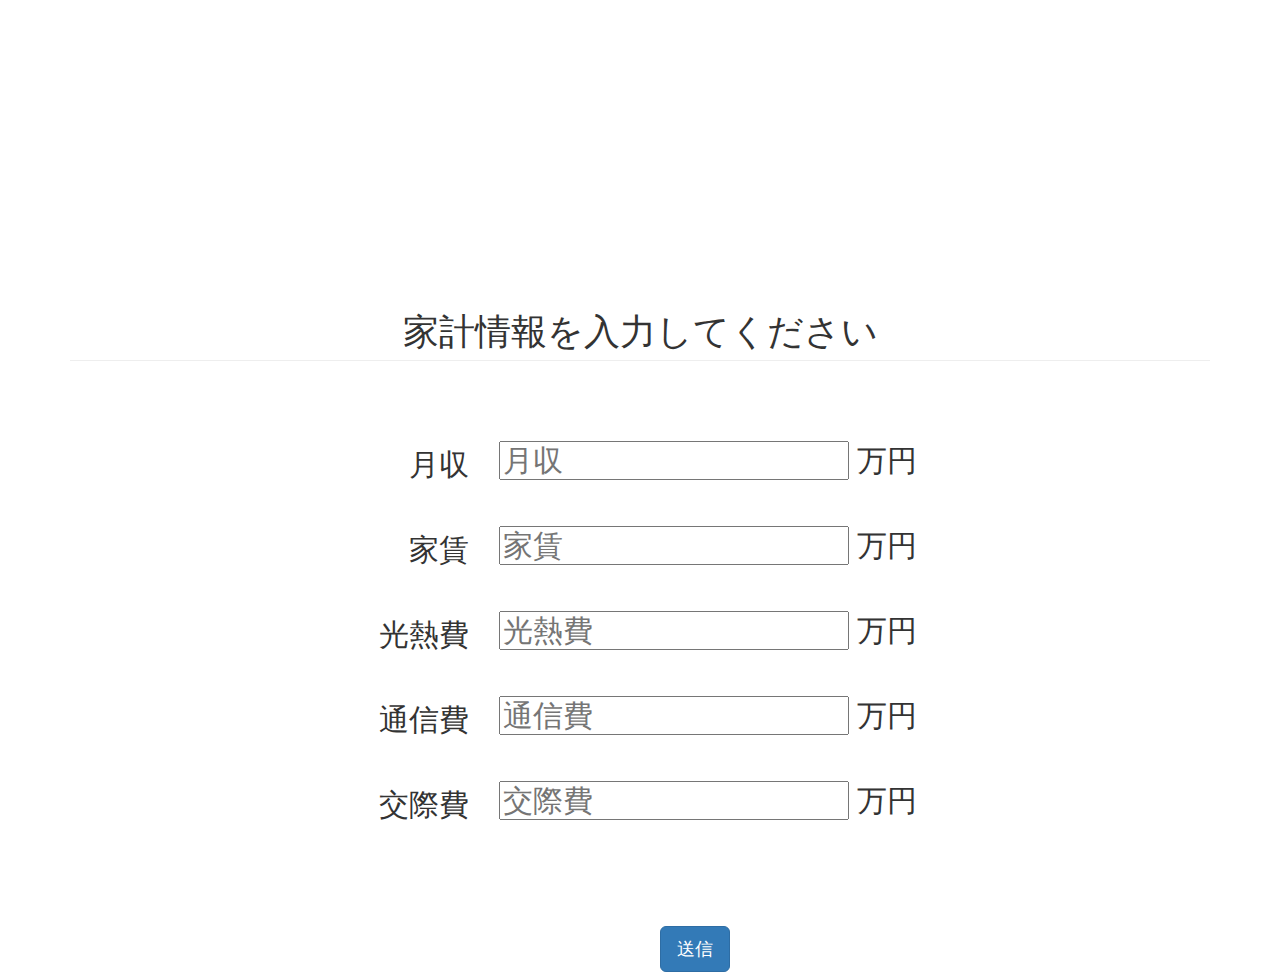
==== commit ad3518ac: "修正版" ====
--- a/src/main/resources/templates/balance.html
+++ b/src/main/resources/templates/balance.html
@@ -9,7 +9,7 @@
 <meta name="viewport" content="width=device-width, initial-scale=1">
 <meta name="description" content="">
 <meta name="author" content="">
-<title>家計情報入力</title>
+<title>家計情報入力｜マイカー購入判定</title>
 <link rel="stylesheet"
 	href="https://maxcdn.bootstrapcdn.com/bootstrap/3.2.0/css/bootstrap.min.css">
 
@@ -67,7 +67,7 @@
 							<div class="col-sm-10">
 								<h2>
 									<input type="number" required step="0.01" name="income"
-										max="100" value="20" placeholder="月収" style="width:350px;"> 万円
+										max="100"  placeholder="月収" style="width:350px;"> 万円
 								</h2>
 							</div>
 						</div>
@@ -80,7 +80,7 @@
 							<div class="col-sm-10">
 								<h2>
 									<input type="number" required step="0.01" max="100" name="rent"
-										value="6" placeholder="家賃"  style="width:350px;"> 万円
+										 placeholder="家賃"  style="width:350px;"> 万円
 								</h2>
 							</div>
 						</div>
@@ -93,7 +93,7 @@
 							<div class="col-sm-10">
 								<h2>
 									<input type="number" required step="0.01" max="20"
-										name="utility_c" value="1" placeholder="光熱費" style="width:350px;"> 万円
+										name="utility_c"  placeholder="光熱費" style="width:350px;"> 万円
 								</h2>
 
 							</div>
@@ -106,7 +106,7 @@
 							<div class="col-sm-10">
 								<h2>
 									<input type="number" required step="0.01" max="20"
-										name="commu_c" value="0.5" placeholder="通信費" style="width:350px;"> 万円
+										name="commu_c"  placeholder="通信費" style="width:350px;"> 万円
 								</h2>
 
 							</div>
@@ -120,7 +120,7 @@
 							<div class="col-sm-10">
 								<h2>
 									<input type="number" required step="0.01" name="expense_c"
-										max="100" value="1.5" placeholder="交際費"  style="width:350px;"> 万円
+										max="100"  placeholder="交際費"  style="width:350px;"> 万円
 								</h2>
 							</div>
 						</div>
